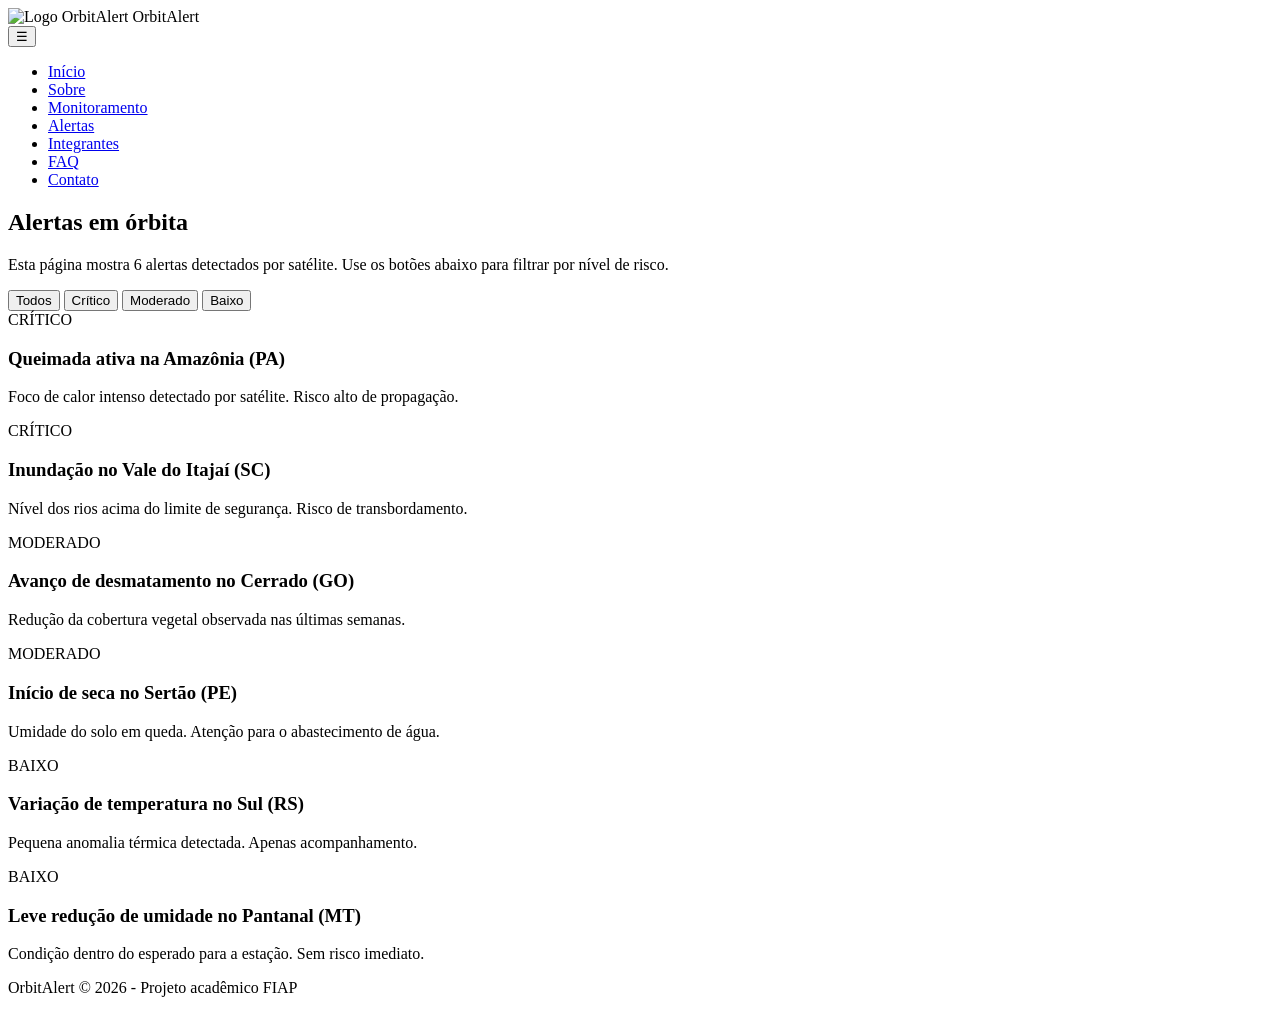
==== alertas.html @ 2bf25ab8 "Criação da pagina Alertas" ====
<!-- Define que este documento é HTML5 -->
<!DOCTYPE html>
<!-- Início do HTML em português -->
<html lang="pt-br">
<!-- Cabeçalho técnico -->
<head>
  <!-- Codificação de caracteres -->
  <meta charset="UTF-8">
  <!-- Responsividade -->
  <meta name="viewport" content="width=device-width, initial-scale=1.0">
  <!-- Título da aba -->
  <title>OrbitAlert - Alertas</title>
  <!-- Liga a folha de estilo -->
  <link rel="stylesheet" href="css/style.css">
</head>
<!-- Corpo visível -->
<body>

  <!-- Cabeçalho com logo e menu -->
  <header>
    <div class="topo">
      <div class="logo">
        <img src="assets/logo.svg" alt="Logo OrbitAlert">
        <span>OrbitAlert</span>
      </div>
      <!-- Botão do menu mobile -->
      <button class="botao-menu" id="botaoMenu">&#9776;</button>
      <!-- Navegação -->
      <nav>
        <ul id="menuLista">
          <li><a href="index.html">Início</a></li>
          <li><a href="sobre.html">Sobre</a></li>
          <li><a href="monitoramento.html">Monitoramento</a></li>
          <li><a href="alertas.html">Alertas</a></li>
          <li><a href="integrantes.html">Integrantes</a></li>
          <li><a href="faq.html">FAQ</a></li>
          <li><a href="contato.html">Contato</a></li>
        </ul>
      </nav>
    </div>
  </header>

  <!-- Conteúdo principal -->
  <main class="container">
    <!-- Seção de título -->
    <section>
      <!-- Título principal (único h1) -->
      <h1>Alertas em órbita</h1>
      <!-- Parágrafo de explicação da página -->
      <p>Esta página mostra 6 alertas detectados por satélite. Use os botões abaixo para filtrar por nível de risco.</p>
    </section>

    <!-- Seção dos botões de filtro -->
    <section class="filtros">
      <!-- Botão que mostra TODOS os alertas (chama a função filtrar com "todos") -->
      <button onclick="filtrar('todos')">Todos</button>
      <!-- Botão que mostra apenas os alertas críticos -->
      <button onclick="filtrar('critico')">Crítico</button>
      <!-- Botão que mostra apenas os alertas moderados -->
      <button onclick="filtrar('moderado')">Moderado</button>
      <!-- Botão que mostra apenas os alertas baixos -->
      <button onclick="filtrar('baixo')">Baixo</button>
    </section>

    <!-- Seção que contém os 6 cards de alerta -->
    <section>

      <!-- ALERTA CRÍTICO 1 (a classe "critico" é usada pelo filtro e pela cor) -->
      <article class="alerta critico">
        <!-- Etiqueta colorida indicando o nível de risco -->
        <span class="etiqueta critico">CRÍTICO</span>
        <!-- Título do alerta -->
        <h3>Queimada ativa na Amazônia (PA)</h3>
        <!-- Descrição do alerta -->
        <p>Foco de calor intenso detectado por satélite. Risco alto de propagação.</p>
      </article>

      <!-- ALERTA CRÍTICO 2 -->
      <article class="alerta critico">
        <span class="etiqueta critico">CRÍTICO</span>
        <h3>Inundação no Vale do Itajaí (SC)</h3>
        <p>Nível dos rios acima do limite de segurança. Risco de transbordamento.</p>
      </article>

      <!-- ALERTA MODERADO 1 (classe "moderado") -->
      <article class="alerta moderado">
        <span class="etiqueta moderado">MODERADO</span>
        <h3>Avanço de desmatamento no Cerrado (GO)</h3>
        <p>Redução da cobertura vegetal observada nas últimas semanas.</p>
      </article>

      <!-- ALERTA MODERADO 2 -->
      <article class="alerta moderado">
        <span class="etiqueta moderado">MODERADO</span>
        <h3>Início de seca no Sertão (PE)</h3>
        <p>Umidade do solo em queda. Atenção para o abastecimento de água.</p>
      </article>

      <!-- ALERTA BAIXO 1 (classe "baixo") -->
      <article class="alerta baixo">
        <span class="etiqueta baixo">BAIXO</span>
        <h3>Variação de temperatura no Sul (RS)</h3>
        <p>Pequena anomalia térmica detectada. Apenas acompanhamento.</p>
      </article>

      <!-- ALERTA BAIXO 2 -->
      <article class="alerta baixo">
        <span class="etiqueta baixo">BAIXO</span>
        <h3>Leve redução de umidade no Pantanal (MT)</h3>
        <p>Condição dentro do esperado para a estação. Sem risco imediato.</p>
      </article>

    </section>
  </main>

  <!-- Rodapé -->
  <footer>
    <p>OrbitAlert &copy; 2026 - Projeto acadêmico FIAP</p>
  </footer>

  <!-- Script do menu hambúrguer -->
  <script src="js/menu.js"></script>
  <!-- Script do filtro de alertas (controla os botões acima) -->
  <script src="js/alertas.js"></script>
</body>
<!-- Fim do HTML -->
</html>
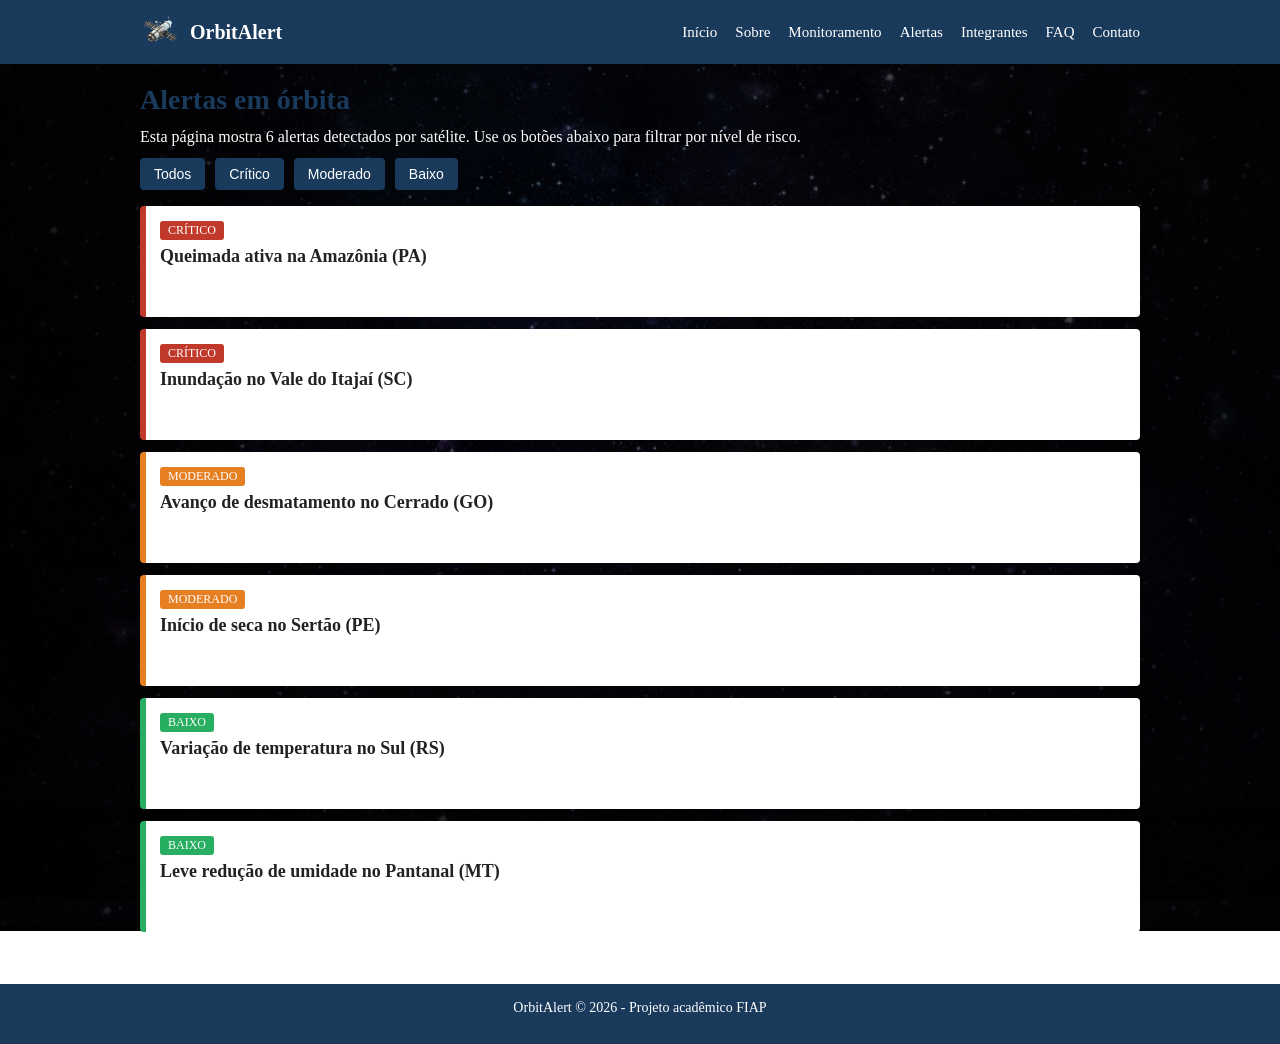
==== commit 11712b7d: "Feat: Corrigindo logo" ====
--- a/alertas.html
+++ b/alertas.html
@@ -20,9 +20,9 @@
   <header>
     <div class="topo">
       <div class="logo">
-        <img src="assets/logo.svg" alt="Logo OrbitAlert">
-        <span>OrbitAlert</span>
-      </div>
+  <img src="./img/pngtree-space-satellite-broadcast-png-image_14661549.png" alt="Logo OrbitAlert">
+  <span>OrbitAlert</span>
+</div>
       <!-- Botão do menu mobile -->
       <button class="botao-menu" id="botaoMenu">&#9776;</button>
       <!-- Navegação -->
--- a/css/style.css
+++ b/css/style.css
@@ -0,0 +1,352 @@
+/* ================================================================ */
+/* style.css  ->  Folha de estilo ÚNICA do site OrbitAlert            */
+/* Todo o visual fica aqui (CSS separado do HTML, sem CSS inline).     */
+/* ================================================================ */
+
+/* :root guarda as "variáveis de cor" usadas em todo o site (paleta) */
+:root {
+  --azul-espaco: #1a3a5c;     /* Cor principal (azul escuro = espaço/satélite) */
+  --verde-terra: #2e8b57;     /* Cor de apoio (verde = meio ambiente/Terra) */
+  --critico: #c0392b;         /* Vermelho = alerta de risco CRÍTICO */
+  --moderado: #e67e22;        /* Laranja = alerta de risco MODERADO */
+  --baixo: #27ae60;           /* Verde = alerta de risco BAIXO */
+  --fundo: #f4f6f8;           /* Cor de fundo geral das páginas (cinza claro) */
+  --texto: #222222;           /* Cor padrão do texto (quase preto) */
+  --branco: #ffffff;          /* Branco usado em caixas e cabeçalho */
+  --borda: #d6dde3;           /* Cinza usado nas bordas das caixas */
+
+}
+
+/* Cores específicas para os títulos de risco da Index */
+
+.titulo-critico {
+  color: #ff4d4d; /* Vermelho vibrante para atenção imediata */
+  font-weight: bold;
+}
+
+.titulo-moderado {
+  color: #ffaa00; /* Laranja/Amarelo para sinal de alerta */
+  font-weight: bold;
+}
+
+.titulo-baixo {
+  color: #2ed573; /* Verde para situação controlada/baixa */
+  font-weight: bold;
+}
+
+.monitoramento-ambiental {
+  color: #2e8b57 ; /* Verde para situação controlada/baixa */
+  font-weight: bold;
+}
+
+/* O seletor universal (*) zera margens/paddings padrão do navegador */
+* {
+  margin: 0;                  /* Remove a margem padrão de todos os elementos */
+  padding: 0;                 /* Remove o preenchimento padrão de todos os elementos */
+  box-sizing: border-box;     /* Faz a largura incluir borda e padding (evita "estouro") */
+}
+
+body {
+  background-image: linear-gradient(rgba(0, 0, 0, 0.6), rgba(0, 0, 0, 0.6)), url('../img/universo.png'); /* Fundo com imagem + camada escura para contraste */
+  background-size: cover;          /* Faz a imagem cobrir toda a tela sem distorcer */
+  background-position: center;     /* Centraliza a imagem */
+  background-repeat: no-repeat;    /* Impede que a imagem fique se repetindo */
+  background-attachment: fixed;    /* Deixa o fundo fixo enquanto você rola a página */
+  color: #ffffff;                  /* Define a cor do texto como branco para dar contraste */
+  margin: 0;                   /* Remove margens padrão do navegador */
+  display: flex;               /* Ativa o modo Flexbox */
+  flex-direction: column;      /* Organiza os elementos (header, main, footer) em coluna */
+  min-height: 100vh;
+}
+
+main.container {
+  flex: 1;                     /* Faz o conteúdo principal esticar e ocupar o espaço restante */
+}
+
+/* Classe "container" centraliza o conteúdo e limita a largura */
+.container {
+  width: 90%;                 /* Ocupa 90% da largura da tela */
+  max-width: 1000px;          /* Mas nunca passa de 1000px (boa leitura no desktop) */
+  margin: 0 auto;             /* Centraliza horizontalmente o bloco */
+  padding: 20px 0;            /* Dá um respiro em cima e embaixo */
+}
+
+/* ---------------- CABEÇALHO E MENU DE NAVEGAÇÃO ---------------- */
+
+/* Estilo do cabeçalho fixo no topo de cada página */
+header {
+  background-color: var(--azul-espaco); /* Fundo azul escuro do cabeçalho */
+  color: var(--branco);                 /* Texto branco dentro do cabeçalho */
+  padding: 12px 0;                      /* Espaço interno em cima e embaixo */
+}
+
+/* Caixa interna do cabeçalho que organiza logo + menu lado a lado */
+.topo {
+  width: 90%;                  /* Mesma largura do container */
+  max-width: 1000px;           /* Mesmo limite do container */
+  margin: 0 auto;              /* Centraliza */
+  display: flex;               /* Coloca os filhos (logo e menu) em linha */
+  justify-content: space-between; /* Logo na esquerda, menu na direita */
+  align-items: center;         /* Alinha verticalmente os itens no centro */
+}
+
+/* Caixa do logotipo (imagem + nome do projeto) */
+.logo {
+  display: flex;               /* Imagem e texto lado a lado */
+  align-items: center;         /* Alinha verticalmente */
+  gap: 10px;                   /* Espaço entre a imagem e o texto */
+}
+
+/* Tamanho da imagem do logotipo */
+.logo img {
+  width: 40px;                 /* Largura fixa do logo */
+  height: 40px;                /* Altura fixa do logo */
+}
+
+/* Texto "OrbitAlert" ao lado do logo */
+.logo span {
+  font-size: 20px;             /* Tamanho da letra do nome */
+  font-weight: bold;           /* Deixa o nome em negrito */
+}
+
+/* A lista do menu (ul) que contém os links */
+nav ul {
+  list-style: none;            /* Remove as "bolinhas" da lista */
+  display: flex;               /* Coloca os links em linha (horizontal) */
+  gap: 18px;                   /* Espaço entre cada link do menu */
+}
+
+/* Cada link do menu (a) */
+nav a {
+  color: var(--branco);        /* Cor branca para os links do menu */
+  text-decoration: none;       /* Remove o sublinhado padrão dos links */
+  font-size: 15px;             /* Tamanho do texto do link */
+}
+
+/* Botão "hambúrguer" que só aparece no celular (escondido no desktop) */
+.botao-menu {
+  display: none;               /* No desktop ele fica escondido */
+  background: none;            /* Sem cor de fundo */
+  border: none;                /* Sem borda */
+  color: var(--branco);        /* Três tracinhos brancos */
+  font-size: 26px;             /* Tamanho do ícone de menu */
+  cursor: pointer;             /* Mostra "mãozinha" ao passar o mouse */
+}
+
+/* ---------------- CONTEÚDO PRINCIPAL E TÍTULOS ---------------- */
+
+/* Título principal de cada página (h1) */
+h1 {
+  color: var(--azul-espaco);   /* Cor azul no título principal */
+  font-size: 28px;             /* Tamanho grande para destaque */
+  margin-bottom: 12px;         /* Espaço abaixo do título */
+}
+
+/* Subtítulos de seção (h2) */
+h2 {
+  color: var(--azul-espaco);   /* Mesma cor azul para manter hierarquia */
+  font-size: 22px;             /* Menor que o h1 */
+  margin: 20px 0 10px 0;       /* Espaço acima e abaixo */
+}
+
+/* Subtítulos menores (h3) */
+h3 {
+  color: var(--texto);         /* Cor padrão de texto */
+  font-size: 18px;             /* Menor que o h2 */
+  margin-bottom: 6px;          /* Pequeno espaço abaixo */
+}
+
+/* Parágrafos comuns (p) */
+p {
+  margin-bottom: 12px;        /* Espaço abaixo de cada parágrafo */
+  color: var(--branco);         /* Cor padrão de texto */
+}
+
+/* ---------------- BOTÕES ---------------- */
+
+.container-botao {
+  display: flex;
+  justify-content: center;     
+  align-items: center;
+  font-family: Arial, Helvetica, sans-serif; /* Fonte do botão */         
+  background-color: #2ed573; 
+  border: 1px solid #2ed573;                  /* Borda verde para delimitar a área */
+  border-radius: 8px;                         /* Cantos arredondados na caixa */
+  /* Espaçamentos */
+  padding: 20px;               /* Espaço interno para a área verde não esmagar o botão */
+  margin: 30px auto;           /* 30px de espaço acima/abaixo e auto para centralizar a caixa na tela */
+  
+  /* Tamanho da área */
+  width: 90%;                  /* Ocupa quase toda a largura da tela */
+  max-width: 200px;            /* Mas não passa de 400px para ficar elegante e proporcional ao botão */
+}
+
+
+.container-botao .botao {
+  text-decoration: none;                   
+
+}
+
+/* ---------------- PÁGINA DE ALERTAS (FILTRO + CARDS) ---------------- */
+
+/* Linha com os botões de filtro dos alertas */
+.filtros {
+  margin-bottom: 16px;         /* Espaço abaixo da linha de filtros */
+}
+
+/* Botão de filtro individual */
+.filtros button {
+  background-color: var(--azul-espaco); /* Fundo azul */
+  color: var(--branco);        /* Texto branco */
+  border: none;                /* Sem borda */
+  padding: 8px 14px;           /* Espaço interno */
+  margin-right: 6px;           /* Espaço entre os botões */
+  border-radius: 4px;          /* Cantos arredondados */
+  cursor: pointer;             /* Mãozinha ao passar o mouse */
+  font-size: 14px;             /* Tamanho do texto do botão */
+}
+
+/* Cada cartão (card) de alerta */
+.alerta {
+  background-color: var(--branco); /* Fundo branco do card */
+  border-left: 6px solid var(--borda); /* Faixa colorida na esquerda (cor varia pelo risco) */
+  border-radius: 4px;          /* Cantos arredondados */
+  padding: 14px;               /* Espaço interno */
+  margin-bottom: 12px;         /* Espaço abaixo de cada card */
+}
+
+/* Quando o card tiver a classe "critico", a faixa fica vermelha */
+.alerta.critico { border-left-color: var(--critico); }
+/* Quando o card tiver a classe "moderado", a faixa fica laranja */
+.alerta.moderado { border-left-color: var(--moderado); }
+/* Quando o card tiver a classe "baixo", a faixa fica verde */
+.alerta.baixo { border-left-color: var(--baixo); }
+
+/* Etiqueta de texto que mostra o nível de risco dentro do card */
+.etiqueta {
+  display: inline-block;       /* Permite dar padding/cor de fundo */
+  color: var(--branco);        /* Texto branco na etiqueta */
+  font-size: 12px;             /* Texto pequeno */
+  padding: 2px 8px;            /* Espaço interno da etiqueta */
+  border-radius: 3px;          /* Cantos arredondados */
+  margin-bottom: 6px;          /* Espaço abaixo da etiqueta */
+}
+
+/* Cor da etiqueta para cada nível de risco */
+.etiqueta.critico { background-color: var(--critico); }  /* Etiqueta vermelha */
+.etiqueta.moderado { background-color: var(--moderado); } /* Etiqueta laranja */
+.etiqueta.baixo { background-color: var(--baixo); }      /* Etiqueta verde */
+
+/* Regra usada pelo JavaScript para esconder cards filtrados */
+.escondido {
+  display: none;               /* Tira o elemento da tela quando ganha esta classe */
+}
+
+/* ---------------- TABELA SIMPLES ---------------- */
+
+/* Estilo da tabela usada na página de monitoramento */
+table {
+  width: 100%;                 /* Tabela ocupa toda a largura da caixa */
+  border-collapse: collapse;   /* Junta as bordas das células em uma só linha */
+  margin-bottom: 12px;         /* Espaço abaixo da tabela */
+}
+
+/* Estilo das células de cabeçalho (th) e de dados (td) */
+th, td {
+  border: 1px solid var(--borda); /* Borda cinza fina em cada célula */
+  padding: 8px;                /* Espaço interno das células */
+  text-align: left;            /* Alinha o texto à esquerda */
+  font-size: 14px;             /* Tamanho do texto da tabela */
+}
+
+/* Cor de fundo só para a linha de cabeçalho da tabela */
+th {
+  background-color: var(--azul-espaco); /* Fundo azul no cabeçalho */
+  color: var(--branco);        /* Texto branco no cabeçalho */
+}
+
+/* ---------------- INTEGRANTES (EQUIPE) ---------------- */
+
+/* Caixa de cada integrante da equipe */
+.integrante {
+  background-color: var(--branco); /* Fundo branco */
+  border: 1px solid var(--borda);  /* Borda cinza */
+  border-radius: 6px;              /* Cantos arredondados */
+  padding: 16px;                   /* Espaço interno */
+  margin-bottom: 16px;             /* Espaço abaixo */
+  text-align: center;              /* Centraliza foto e textos */
+}
+
+/* Foto (avatar) do integrante */
+.integrante img {
+  width: 100px;                /* Largura da foto */
+  height: 100px;               /* Altura da foto */
+  border-radius: 50%;          /* Deixa a foto redonda */
+  margin-bottom: 8px;          /* Espaço abaixo da foto */
+}
+
+/* ---------------- FORMULÁRIOS (CONTATO) ---------------- */
+
+/* Rótulo (label) de cada campo do formulário */
+label {
+  display: block;              /* Cada rótulo fica em sua própria linha */
+  margin-bottom: 4px;          /* Pequeno espaço abaixo do rótulo */
+  font-weight: bold;           /* Deixa o rótulo em negrito */
+}
+
+/* Campos de texto e área de mensagem */
+input, textarea {
+  width: 100%;                 /* Campo ocupa toda a largura disponível */
+  padding: 10px;               /* Espaço interno do campo */
+  margin-bottom: 12px;         /* Espaço abaixo de cada campo */
+  border: 1px solid var(--borda); /* Borda cinza fina */
+  border-radius: 4px;          /* Cantos arredondados */
+  font-size: 15px;             /* Tamanho do texto digitado */
+  font-family: Arial, Helvetica, sans-serif; /* Mesma fonte do site */
+}
+
+/* Mensagem de erro/sucesso exibida pelo JavaScript do formulário */
+.mensagem {
+  margin-top: 10px;            /* Espaço acima da mensagem */
+  font-weight: bold;           /* Texto em negrito */
+}
+
+/* ---------------- RODAPÉ ---------------- */
+
+/* Estilo do rodapé de todas as páginas */
+footer {
+  background-color: var(--azul-espaco); /* Fundo azul escuro igual ao topo */
+  color: var(--branco);        /* Texto branco */
+  text-align: center;          /* Centraliza o texto do rodapé */
+  padding: 16px 0;             /* Espaço interno em cima e embaixo */
+  margin-top: 20px;            /* Espaço acima do rodapé */
+  font-size: 14px;             /* Texto um pouco menor */
+}
+
+/* ---------------- RESPONSIVIDADE (CELULAR/TABLET) ---------------- */
+
+/* Quando a tela for de até 768px (tablet/celular), aplica estas regras */
+@media (max-width: 768px) {
+  /* Mostra o botão hambúrguer no celular */
+  .botao-menu {
+    display: block;            /* Botão de menu passa a aparecer */
+  }
+  /* Esconde o menu por padrão no celular (será aberto pelo JavaScript) */
+  nav ul {
+    display: none;             /* Menu fica escondido até clicar no hambúrguer */
+    flex-direction: column;    /* Quando abrir, os links ficam um embaixo do outro */
+    width: 100%;               /* Menu ocupa toda a largura */
+    margin-top: 10px;          /* Espaço acima do menu aberto */
+  }
+  /* Classe adicionada pelo JavaScript para MOSTRAR o menu no celular */
+  nav ul.aberto {
+    display: flex;             /* Faz o menu reaparecer quando estiver "aberto" */
+  }
+  /* No celular o topo passa a empilhar logo e menu */
+  .topo {
+    flex-direction: column;    /* Coloca logo e menu um embaixo do outro */
+    align-items: flex-start;   /* Alinha tudo à esquerda */
+  }
+}
+
+
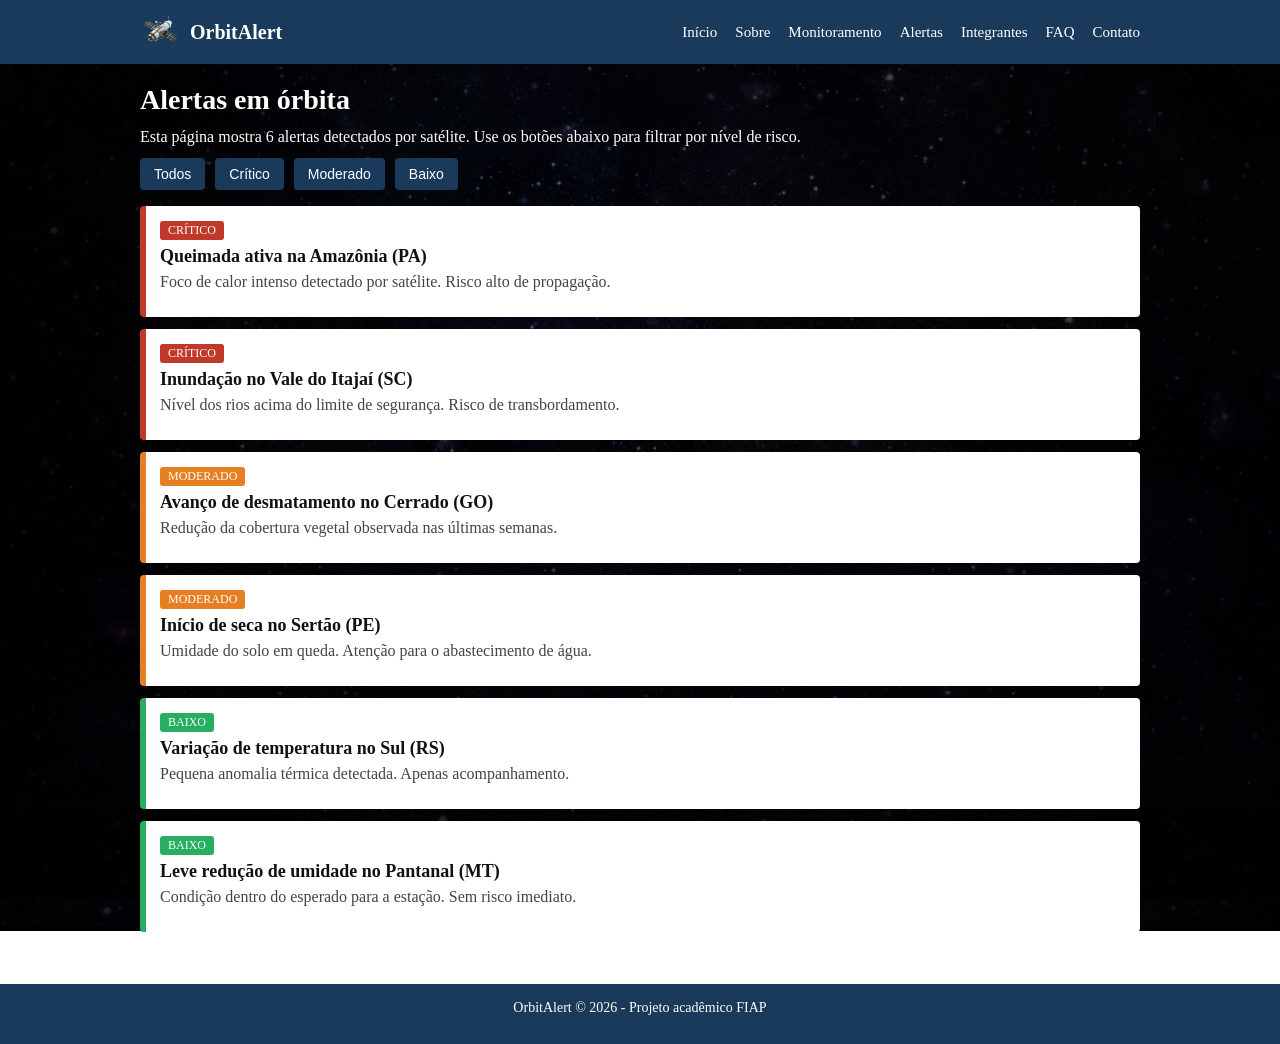
==== commit d9910a53: "Feat: mexendo nas cores" ====
--- a/alertas.html
+++ b/alertas.html
@@ -78,7 +78,7 @@
       <!-- ALERTA CRÍTICO 2 -->
       <article class="alerta critico">
         <span class="etiqueta critico">CRÍTICO</span>
-        <h3>Inundação no Vale do Itajaí (SC)</h3>
+        <h3 class="h3">Inundação no Vale do Itajaí (SC)</h3>
         <p>Nível dos rios acima do limite de segurança. Risco de transbordamento.</p>
       </article>
 
--- a/css/style.css
+++ b/css/style.css
@@ -1,9 +1,4 @@
-/* ================================================================ */
-/* style.css  ->  Folha de estilo ÚNICA do site OrbitAlert            */
-/* Todo o visual fica aqui (CSS separado do HTML, sem CSS inline).     */
-/* ================================================================ */
-
-/* :root guarda as "variáveis de cor" usadas em todo o site (paleta) */
+/*Raiz das cores*/
 :root {
   --azul-espaco: #1a3a5c;     /* Cor principal (azul escuro = espaço/satélite) */
   --verde-terra: #2e8b57;     /* Cor de apoio (verde = meio ambiente/Terra) */
@@ -17,7 +12,7 @@
 
 }
 
-/* Cores específicas para os títulos de risco da Index */
+/* Cores específicas que eu quero */
 
 .titulo-critico {
   color: #ff4d4d; /* Vermelho vibrante para atenção imediata */
@@ -47,7 +42,7 @@
 }
 
 body {
-  background-image: linear-gradient(rgba(0, 0, 0, 0.6), rgba(0, 0, 0, 0.6)), url('../img/universo.png'); /* Fundo com imagem + camada escura para contraste */
+  background-image: linear-gradient(rgba(0, 0, 0, 0.6), rgba(0, 0, 0, 0.6)), url('../img/universo.png');
   background-size: cover;          /* Faz a imagem cobrir toda a tela sem distorcer */
   background-position: center;     /* Centraliza a imagem */
   background-repeat: no-repeat;    /* Impede que a imagem fique se repetindo */
@@ -137,29 +132,39 @@
 
 /* Título principal de cada página (h1) */
 h1 {
-  color: var(--azul-espaco);   /* Cor azul no título principal */
+  color: var(#fafafa);   /* Cor azul no título principal */
   font-size: 28px;             /* Tamanho grande para destaque */
   margin-bottom: 12px;         /* Espaço abaixo do título */
 }
 
 /* Subtítulos de seção (h2) */
 h2 {
-  color: var(--azul-espaco);   /* Mesma cor azul para manter hierarquia */
+  color: var(#fafafa);   /* Mesma cor azul para manter hierarquia */
   font-size: 22px;             /* Menor que o h1 */
   margin: 20px 0 10px 0;       /* Espaço acima e abaixo */
 }
 
 /* Subtítulos menores (h3) */
 h3 {
-  color: var(--texto);         /* Cor padrão de texto */
+  color: var(#fafafa);         /* Cor padrão de texto */
   font-size: 18px;             /* Menor que o h2 */
   margin-bottom: 6px;          /* Pequeno espaço abaixo */
 }
 
 /* Parágrafos comuns (p) */
 p {
+  color:#ffffff;
   margin-bottom: 12px;        /* Espaço abaixo de cada parágrafo */
-  color: var(--branco);         /* Cor padrão de texto */
+  color:#ffffff;         /* Cor padrão de texto */
+}
+
+/* Força os textos de dentro dos cards de alerta a ficarem escuros */
+.alerta h3 {
+  color: #111111 !important; /* Cor preta/cinza bem escura para o título do alerta */
+}
+
+.alerta p {
+  color: #444444 !important; /* Cor cinza escura para a descrição do alerta */
 }
 
 /* ---------------- BOTÕES ---------------- */
